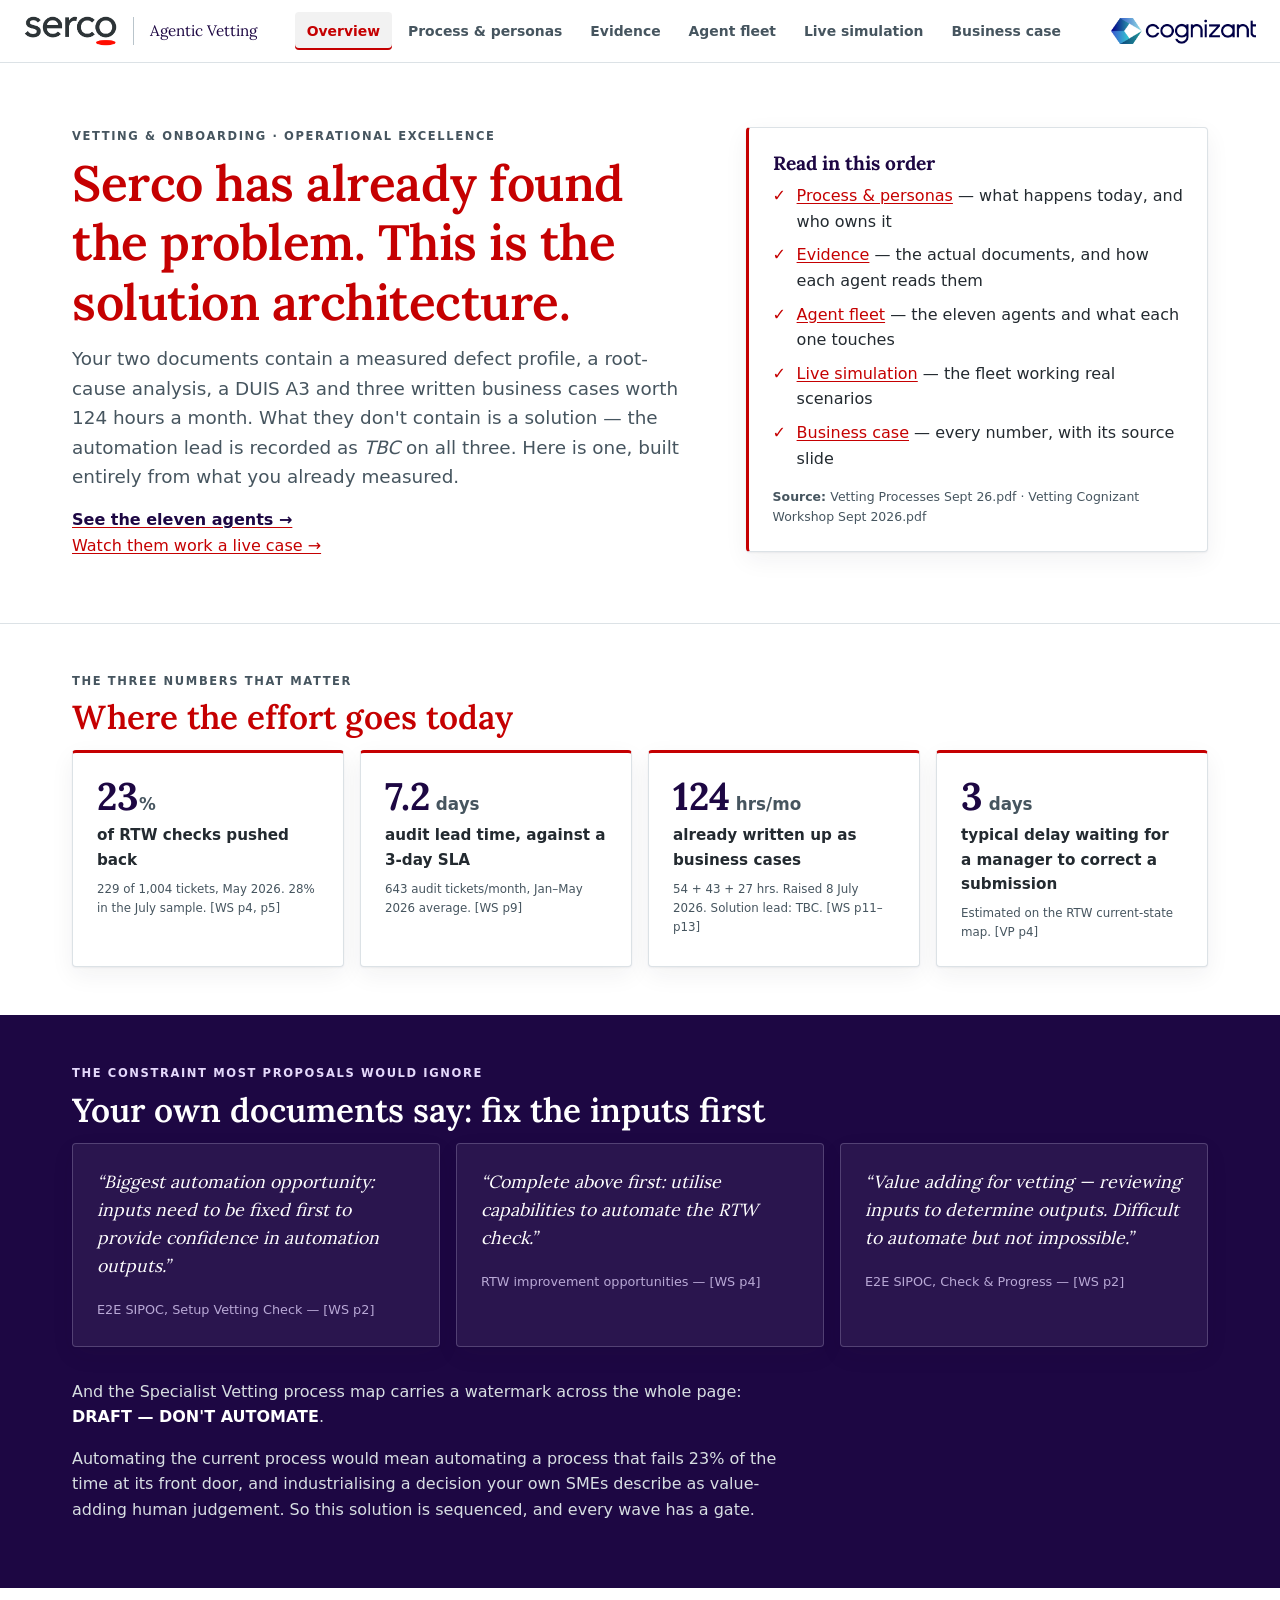
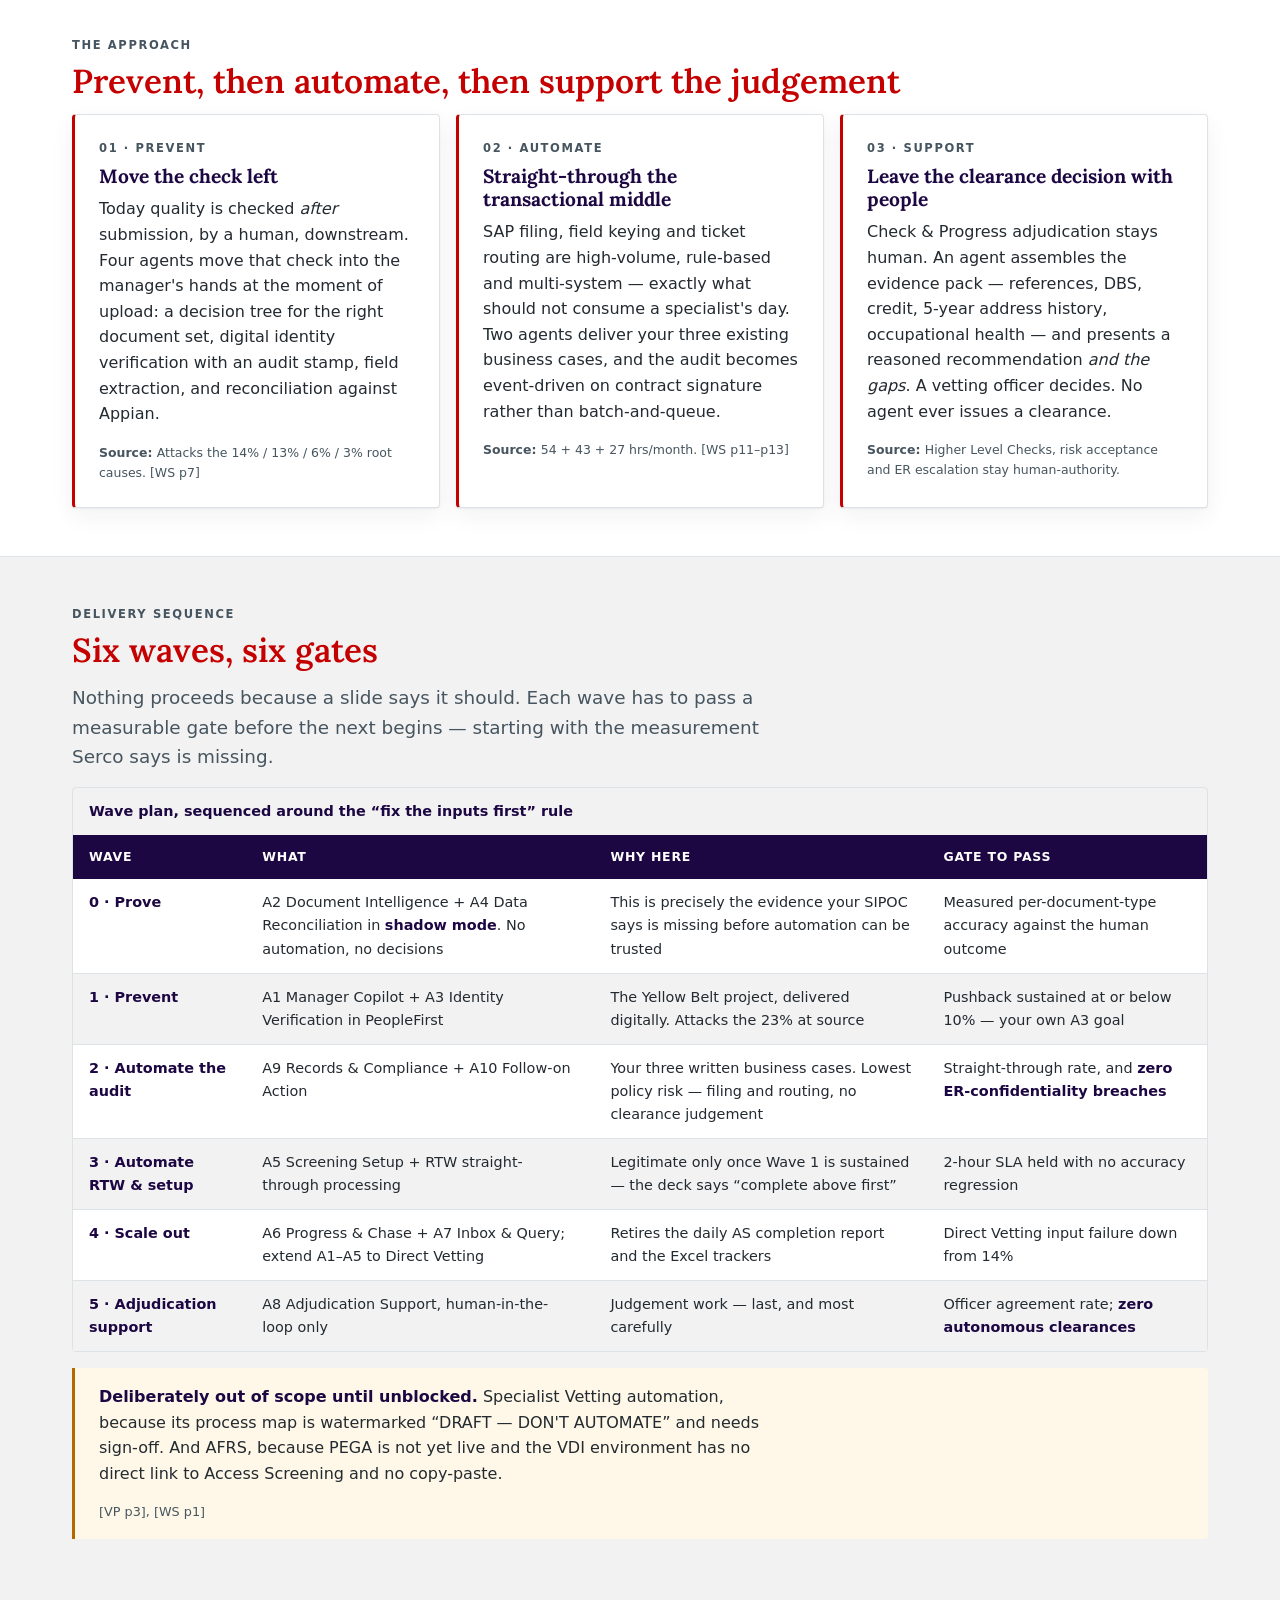
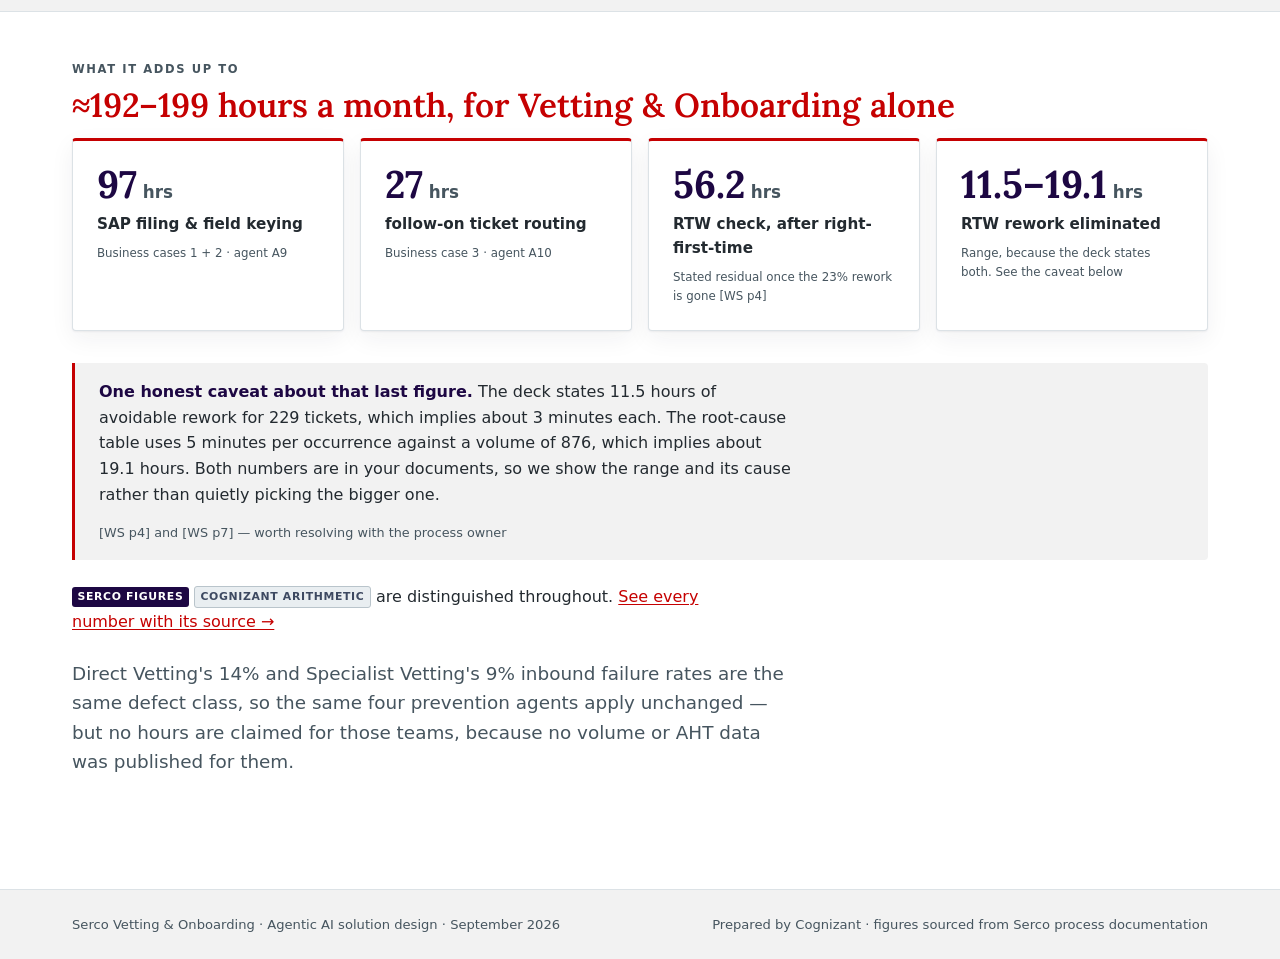
==== index.html @ a26c0200 "Initial commit — Serco Agentic Vetting Demonstrator Six-tab site built from Serco's own process maps" ====
<!DOCTYPE html>
<html lang="en-GB">
<head>
<meta charset="utf-8">
<meta name="viewport" content="width=device-width, initial-scale=1">
<title>The case for agentic vetting — Serco Vetting &amp; Onboarding</title>
<meta name="description" content="An agentic AI solution for Serco's vetting and onboarding process, built from Serco's own process maps, defect analysis and business cases.">
<link rel="stylesheet" href="assets/css/serco.css">
<link rel="stylesheet" href="assets/css/pages.css">
<link rel="stylesheet" href="assets/css/a11y.css">
</head>
<body>
<a class="skip" href="#main">Skip to content</a>

<header class="site-header">
  <div class="brand-serco">
    <img src="assets/img/serco-logo.png" alt="Serco">
    <span class="divider" aria-hidden="true"></span>
    <span class="context">Agentic Vetting</span>
  </div>
  <nav class="site-nav" aria-label="Main">
    <a href="index.html" aria-current="page">Overview</a>
    <a href="process.html">Process &amp; personas</a>
    <a href="evidence.html">Evidence</a>
    <a href="agents.html">Agent fleet</a>
    <a href="simulation.html">Live simulation</a>
    <a href="business-case.html">Business case</a>
  </nav>
  <div class="brand-cognizant"><img src="assets/img/Cognizantlogo.png" alt="Cognizant"></div>
</header>

<main id="main">

  <section class="hero">
    <div class="wrap hero-grid">
      <div>
        <p class="eyebrow">Vetting &amp; Onboarding · Operational Excellence</p>
        <h1>Serco has already found the problem. This is the solution architecture.</h1>
        <p class="lede">
          Your two documents contain a measured defect profile, a root-cause analysis,
          a DUIS A3 and three written business cases worth 124 hours a month. What they
          don't contain is a solution — the automation lead is recorded as
          <em>TBC</em> on all three. Here is one, built entirely from what you already
          measured.
        </p>
        <p>
          <a href="agents.html"><strong>See the eleven agents &rarr;</strong></a><br>
          <a href="simulation.html">Watch them work a live case &rarr;</a>
        </p>
      </div>
      <div class="card card--accent">
        <h3>Read in this order</h3>
        <ul class="tick">
          <li><a href="process.html">Process &amp; personas</a> — what happens today, and who owns it</li>
          <li><a href="evidence.html">Evidence</a> — the actual documents, and how each agent reads them</li>
          <li><a href="agents.html">Agent fleet</a> — the eleven agents and what each one touches</li>
          <li><a href="simulation.html">Live simulation</a> — the fleet working real scenarios</li>
          <li><a href="business-case.html">Business case</a> — every number, with its source slide</li>
        </ul>
        <p class="src-note">Vetting Processes Sept 26.pdf · Vetting Cognizant Workshop Sept 2026.pdf</p>
      </div>
    </div>
  </section>

  <section class="band">
    <div class="wrap">
      <p class="eyebrow">The three numbers that matter</p>
      <h2>Where the effort goes today</h2>
      <div class="stats">
        <div class="stat">
          <span class="n">23<span class="unit">%</span></span>
          <span class="k">of RTW checks pushed back</span>
          <span class="src">229 of 1,004 tickets, May 2026. 28% in the July sample. [WS p4, p5]</span>
        </div>
        <div class="stat">
          <span class="n">7.2<span class="unit"> days</span></span>
          <span class="k">audit lead time, against a 3-day SLA</span>
          <span class="src">643 audit tickets/month, Jan–May 2026 average. [WS p9]</span>
        </div>
        <div class="stat">
          <span class="n">124<span class="unit"> hrs/mo</span></span>
          <span class="k">already written up as business cases</span>
          <span class="src">54 + 43 + 27 hrs. Raised 8 July 2026. Solution lead: TBC. [WS p11–p13]</span>
        </div>
        <div class="stat">
          <span class="n">3<span class="unit"> days</span></span>
          <span class="k">typical delay waiting for a manager to correct a submission</span>
          <span class="src">Estimated on the RTW current-state map. [VP p4]</span>
        </div>
      </div>
    </div>
  </section>

  <section class="band band--deep">
    <div class="wrap">
      <p class="eyebrow">The constraint most proposals would ignore</p>
      <h2>Your own documents say: fix the inputs first</h2>
      <div class="cards">
        <div class="card" style="background:rgba(255,255,255,.06);border-color:rgba(228,216,251,.22)">
          <p class="quote-serco" style="color:#fff">
            “Biggest automation opportunity: inputs need to be fixed first to provide
            confidence in automation outputs.”
          </p>
          <cite style="color:#B9A9D6;font-style:normal;font-size:.8rem">E2E SIPOC, Setup Vetting Check — [WS p2]</cite>
        </div>
        <div class="card" style="background:rgba(255,255,255,.06);border-color:rgba(228,216,251,.22)">
          <p class="quote-serco" style="color:#fff">
            “Complete above first: utilise capabilities to automate the RTW check.”
          </p>
          <cite style="color:#B9A9D6;font-style:normal;font-size:.8rem">RTW improvement opportunities — [WS p4]</cite>
        </div>
        <div class="card" style="background:rgba(255,255,255,.06);border-color:rgba(228,216,251,.22)">
          <p class="quote-serco" style="color:#fff">
            “Value adding for vetting — reviewing inputs to determine outputs.
            Difficult to automate but not impossible.”
          </p>
          <cite style="color:#B9A9D6;font-style:normal;font-size:.8rem">E2E SIPOC, Check &amp; Progress — [WS p2]</cite>
        </div>
      </div>
      <p style="margin-top:2rem;max-width:70ch">
        And the Specialist Vetting process map carries a watermark across the whole
        page: <strong style="color:#fff">DRAFT — DON'T AUTOMATE</strong>.
      </p>
      <p style="max-width:70ch">
        Automating the current process would mean automating a process that fails
        23% of the time at its front door, and industrialising a decision your own
        SMEs describe as value-adding human judgement. So this solution is
        sequenced, and every wave has a gate.
      </p>
    </div>
  </section>

  <section class="band">
    <div class="wrap">
      <p class="eyebrow">The approach</p>
      <h2>Prevent, then automate, then support the judgement</h2>
      <div class="cards">
        <div class="card card--accent">
          <p class="eyebrow">01 · Prevent</p>
          <h3>Move the check left</h3>
          <p>
            Today quality is checked <em>after</em> submission, by a human,
            downstream. Four agents move that check into the manager's hands at the
            moment of upload: a decision tree for the right document set, digital
            identity verification with an audit stamp, field extraction, and
            reconciliation against Appian.
          </p>
          <p class="src-note">Attacks the 14% / 13% / 6% / 3% root causes. [WS p7]</p>
        </div>
        <div class="card card--accent">
          <p class="eyebrow">02 · Automate</p>
          <h3>Straight-through the transactional middle</h3>
          <p>
            SAP filing, field keying and ticket routing are high-volume,
            rule-based and multi-system — exactly what should not consume a
            specialist's day. Two agents deliver your three existing business
            cases, and the audit becomes event-driven on contract signature rather
            than batch-and-queue.
          </p>
          <p class="src-note">54 + 43 + 27 hrs/month. [WS p11–p13]</p>
        </div>
        <div class="card card--accent">
          <p class="eyebrow">03 · Support</p>
          <h3>Leave the clearance decision with people</h3>
          <p>
            Check &amp; Progress adjudication stays human. An agent assembles the
            evidence pack — references, DBS, credit, 5-year address history,
            occupational health — and presents a reasoned recommendation
            <em>and the gaps</em>. A vetting officer decides. No agent ever issues a
            clearance.
          </p>
          <p class="src-note">Higher Level Checks, risk acceptance and ER escalation stay human-authority.</p>
        </div>
      </div>
    </div>
  </section>

  <section class="band band--tint">
    <div class="wrap">
      <p class="eyebrow">Delivery sequence</p>
      <h2>Six waves, six gates</h2>
      <p class="lede">
        Nothing proceeds because a slide says it should. Each wave has to pass a
        measurable gate before the next begins — starting with the measurement
        Serco says is missing.
      </p>
      <div class="table-scroll">
        <table class="data">
          <caption>Wave plan, sequenced around the “fix the inputs first” rule</caption>
          <thead>
            <tr><th>Wave</th><th>What</th><th>Why here</th><th>Gate to pass</th></tr>
          </thead>
          <tbody>
            <tr>
              <td><strong>0 · Prove</strong></td>
              <td>A2 Document Intelligence + A4 Data Reconciliation in <strong>shadow mode</strong>. No automation, no decisions</td>
              <td>This is precisely the evidence your SIPOC says is missing before automation can be trusted</td>
              <td>Measured per-document-type accuracy against the human outcome</td>
            </tr>
            <tr>
              <td><strong>1 · Prevent</strong></td>
              <td>A1 Manager Copilot + A3 Identity Verification in PeopleFirst</td>
              <td>The Yellow Belt project, delivered digitally. Attacks the 23% at source</td>
              <td>Pushback sustained at or below 10% — your own A3 goal</td>
            </tr>
            <tr>
              <td><strong>2 · Automate the audit</strong></td>
              <td>A9 Records &amp; Compliance + A10 Follow-on Action</td>
              <td>Your three written business cases. Lowest policy risk — filing and routing, no clearance judgement</td>
              <td>Straight-through rate, and <strong>zero ER-confidentiality breaches</strong></td>
            </tr>
            <tr>
              <td><strong>3 · Automate RTW &amp; setup</strong></td>
              <td>A5 Screening Setup + RTW straight-through processing</td>
              <td>Legitimate only once Wave 1 is sustained — the deck says “complete above first”</td>
              <td>2-hour SLA held with no accuracy regression</td>
            </tr>
            <tr>
              <td><strong>4 · Scale out</strong></td>
              <td>A6 Progress &amp; Chase + A7 Inbox &amp; Query; extend A1–A5 to Direct Vetting</td>
              <td>Retires the daily AS completion report and the Excel trackers</td>
              <td>Direct Vetting input failure down from 14%</td>
            </tr>
            <tr>
              <td><strong>5 · Adjudication support</strong></td>
              <td>A8 Adjudication Support, human-in-the-loop only</td>
              <td>Judgement work — last, and most carefully</td>
              <td>Officer agreement rate; <strong>zero autonomous clearances</strong></td>
            </tr>
          </tbody>
        </table>
      </div>
      <div class="callout callout--warn">
        <p>
          <strong>Deliberately out of scope until unblocked.</strong>
          Specialist Vetting automation, because its process map is watermarked
          “DRAFT — DON'T AUTOMATE” and needs sign-off. And AFRS, because PEGA is not
          yet live and the VDI environment has no direct link to Access Screening and
          no copy-paste.
        </p>
        <cite>[VP p3], [WS p1]</cite>
      </div>
    </div>
  </section>

  <section class="band">
    <div class="wrap">
      <p class="eyebrow">What it adds up to</p>
      <h2>≈192–199 hours a month, for Vetting &amp; Onboarding alone</h2>
      <div class="stats">
        <div class="stat"><span class="n">97<span class="unit"> hrs</span></span><span class="k">SAP filing &amp; field keying</span><span class="src">Business cases 1 + 2 · agent A9</span></div>
        <div class="stat"><span class="n">27<span class="unit"> hrs</span></span><span class="k">follow-on ticket routing</span><span class="src">Business case 3 · agent A10</span></div>
        <div class="stat"><span class="n">56.2<span class="unit"> hrs</span></span><span class="k">RTW check, after right-first-time</span><span class="src">Stated residual once the 23% rework is gone [WS p4]</span></div>
        <div class="stat"><span class="n">11.5–19.1<span class="unit"> hrs</span></span><span class="k">RTW rework eliminated</span><span class="src">Range, because the deck states both. See the caveat below</span></div>
      </div>
      <div class="callout" style="margin-top:2rem">
        <p>
          <strong>One honest caveat about that last figure.</strong>
          The deck states 11.5 hours of avoidable rework for 229 tickets, which implies
          about 3 minutes each. The root-cause table uses 5 minutes per occurrence
          against a volume of 876, which implies about 19.1 hours. Both numbers are in
          your documents, so we show the range and its cause rather than quietly
          picking the bigger one.
        </p>
        <cite>[WS p4] and [WS p7] — worth resolving with the process owner</cite>
      </div>
      <p>
        <span class="badge-serco">Serco figures</span>
        <span class="badge-ours">Cognizant arithmetic</span>
        are distinguished throughout.
        <a href="business-case.html">See every number with its source &rarr;</a>
      </p>
      <p class="lede" style="margin-top:1.5rem">
        Direct Vetting's 14% and Specialist Vetting's 9% inbound failure rates are the
        same defect class, so the same four prevention agents apply unchanged — but no
        hours are claimed for those teams, because no volume or AHT data was published
        for them.
      </p>
    </div>
  </section>

</main>

<footer class="site-footer">
  <div class="wrap">
    <span>Serco Vetting &amp; Onboarding · Agentic AI solution design · September 2026</span>
    <span>Prepared by Cognizant · figures sourced from Serco process documentation</span>
  </div>
</footer>

</body>
</html>
---- assets/css/serco.css ----
/* ==========================================================================
   Serco Agentic Vetting — design system
   Palette extracted from Serco's own PowerPoint master
   (Vetting Cognizant Workshop Sept 2026.pdf) and the supplied logo PNG.
   serco.com/brand-guidelines/primary-colours returns 403 to automated fetches.

   Contrast audit (computed, WCAG 2.1 ratios against #FFFFFF):
     #232A30 body        14.3:1  AAA
     #46555F secondary    7.5:1  AAA
     #C50001 headings     6.2:1  AA normal / AAA large   -> safe for text
     #EB2D2E accent       4.2:1  FAILS AA normal         -> graphics + large only
     #1D0743 on white    18.0:1  AAA (and white on it)
     #D7DEE2 on #1D0743  13.2:1  AAA
   ========================================================================== */

/* ---------- vendored fonts (offline; Google Fonts is unreachable) ---------- */
@font-face {
  font-family: 'Lora';
  src: url('../fonts/lora-latin-400-normal.woff2') format('woff2');
  font-weight: 400; font-style: normal; font-display: swap;
}
@font-face {
  font-family: 'Lora';
  src: url('../fonts/lora-latin-600-normal.woff2') format('woff2');
  font-weight: 600; font-style: normal; font-display: swap;
}
@font-face {
  font-family: 'Lora';
  src: url('../fonts/lora-latin-700-normal.woff2') format('woff2');
  font-weight: 700; font-style: normal; font-display: swap;
}

:root {
  /* brand */
  --red:        #C50001;
  --red-bright: #EB2D2E;   /* graphics and large text only — 4.2:1 */
  --purple:     #1D0743;
  --purple-lo:  #120428;
  --slate:      #232A30;
  --steel:      #46555F;
  --steel-2:    #3D4961;
  --mist:       #D7DEE2;
  --lilac:      #E4D8FB;
  --offwhite:   #F2F2F2;
  --charcoal:   #2D3437;
  --white:      #FFFFFF;

  /* semantic */
  --ink:        var(--slate);
  --ink-2:      var(--steel);
  --rule:       #DCE2E6;
  --rule-strong:#B9C4CB;
  --surface:    var(--white);
  --surface-2:  var(--offwhite);
  --surface-3:  #E9EEF1;

  /* type */
  --display: 'Lora', Georgia, 'Times New Roman', serif;
  --ui: 'Avenir Next LT Pro', 'Avenir Next', Avenir, 'Segoe UI', system-ui,
        -apple-system, 'Helvetica Neue', Arial, sans-serif;
  --mono: ui-monospace, SFMono-Regular, 'SF Mono', Menlo, Consolas, monospace;

  /* scale */
  --sp-1: .25rem; --sp-2: .5rem;  --sp-3: .75rem; --sp-4: 1rem;
  --sp-5: 1.5rem; --sp-6: 2rem;   --sp-7: 3rem;   --sp-8: 4rem;
  --maxw: 74rem;
  --radius: 4px;
  --shadow: 0 1px 2px rgba(35,42,48,.06), 0 8px 24px rgba(35,42,48,.06);
  --shadow-lift: 0 2px 4px rgba(35,42,48,.08), 0 16px 40px rgba(35,42,48,.10);
}

*, *::before, *::after { box-sizing: border-box; }

html { -webkit-text-size-adjust: 100%; scroll-behavior: smooth; }

body {
  margin: 0;
  font-family: var(--ui);
  font-size: 16px;
  line-height: 1.6;
  color: var(--ink);
  background: var(--surface);
  -webkit-font-smoothing: antialiased;
}

h1, h2, h3, h4 { font-family: var(--display); font-weight: 600; line-height: 1.2; margin: 0 0 var(--sp-3); }
h1 { font-size: clamp(2rem, 4.4vw, 3.1rem); color: var(--red); letter-spacing: -.01em; }
h2 { font-size: clamp(1.5rem, 2.6vw, 2.1rem); color: var(--red); }
h3 { font-size: 1.2rem; color: var(--purple); font-weight: 700; }
h4 { font-size: 1rem; font-family: var(--ui); font-weight: 700; color: var(--purple); }
p  { margin: 0 0 var(--sp-4); max-width: 68ch; }
a  { color: var(--red); text-underline-offset: 2px; }
a:hover { color: var(--red-bright); }
strong { font-weight: 700; color: var(--purple); }
small { font-size: .82rem; color: var(--ink-2); }
code { font-family: var(--mono); font-size: .88em; background: var(--surface-2);
       padding: .1em .35em; border-radius: 3px; color: var(--purple); }

:focus-visible { outline: 3px solid var(--red-bright); outline-offset: 2px; }

.wrap { max-width: var(--maxw); margin: 0 auto; padding: 0 var(--sp-5); }
.lede { font-size: 1.15rem; color: var(--ink-2); max-width: 62ch; }
.eyebrow {
  font-size: .72rem; font-weight: 700; letter-spacing: .14em; text-transform: uppercase;
  color: var(--steel); margin: 0 0 var(--sp-2);
}
.center { text-align: center; }
.mono { font-family: var(--mono); font-size: .86rem; }

/* ---------- header: Serco left · nav centre · Cognizant right ----------
   Headers are deliberately LIGHT on every page, including the simulation.
   The supplied Serco lockup sits on an opaque white field and we have no
   reversed variant, so a dark header would force us to recolour a client
   mark. Only the 3D canvas goes dark.                                     */
.site-header {
  position: sticky; top: 0; z-index: 50;
  display: flex; align-items: center; gap: var(--sp-5);
  padding: var(--sp-3) var(--sp-5);
  background: rgba(255,255,255,.94);
  backdrop-filter: saturate(160%) blur(8px);
  border-bottom: 1px solid var(--rule);
}
.brand-serco { display: flex; align-items: center; flex: 0 0 auto; }
.brand-serco img { height: 30px; width: auto; display: block; }
.brand-serco .divider {
  width: 1px; height: 28px; background: var(--rule-strong); margin: 0 var(--sp-4);
}
.brand-serco .context {
  font-family: var(--display); font-size: .95rem; color: var(--purple); white-space: nowrap;
}
.site-nav { flex: 1 1 auto; display: flex; gap: var(--sp-1); justify-content: center; flex-wrap: wrap; }
.site-nav a {
  font-size: .87rem; font-weight: 600; color: var(--steel); text-decoration: none;
  padding: var(--sp-2) var(--sp-3); border-radius: var(--radius); white-space: nowrap;
}
.site-nav a:hover { background: var(--surface-2); color: var(--purple); }
.site-nav a[aria-current="page"] {
  color: var(--red); background: var(--surface-2); box-shadow: inset 0 -2px 0 var(--red);
}
/* Cognizant: secondary mark, header top-right, and nowhere else on the page. */
.brand-cognizant { flex: 0 0 auto; display: flex; align-items: center; }
.brand-cognizant img { height: 26px; width: auto; display: block; }

@media (max-width: 860px) {
  .site-header { flex-wrap: wrap; gap: var(--sp-3); }
  .site-nav { order: 3; flex-basis: 100%; justify-content: flex-start; }
  .brand-serco .context, .brand-serco .divider { display: none; }
}

/* ---------- hero ---------- */
.hero { padding: var(--sp-8) 0 var(--sp-7); border-bottom: 1px solid var(--rule); }
.hero h1 { max-width: 30ch; }
.hero-grid { display: grid; grid-template-columns: 1.15fr .85fr; gap: var(--sp-7); align-items: start; }
@media (max-width: 900px) { .hero-grid { grid-template-columns: 1fr; } }

/* ---------- section bands ---------- */
.band { padding: var(--sp-7) 0; }
.band--tint { background: var(--surface-2); border-block: 1px solid var(--rule); }
.band--deep {
  background: var(--purple); color: var(--mist);
  border-block: 1px solid var(--purple);
}
.band--deep h2 { color: var(--white); }
.band--deep h3, .band--deep h4 { color: var(--lilac); }
.band--deep strong { color: var(--white); }
.band--deep a { color: var(--lilac); }
.band--deep .lede, .band--deep small { color: #BFC8D6; }
.band--deep .eyebrow { color: var(--lilac); }

/* ---------- stat tiles ---------- */
.stats { display: grid; gap: var(--sp-4); grid-template-columns: repeat(auto-fit, minmax(13rem, 1fr)); }
.stat {
  background: var(--surface); border: 1px solid var(--rule);
  border-top: 3px solid var(--red); border-radius: var(--radius);
  padding: var(--sp-5); box-shadow: var(--shadow);
}
.stat .n {
  font-family: var(--display); font-weight: 700; font-size: 2.4rem;
  line-height: 1; color: var(--purple); display: block; margin-bottom: var(--sp-2);
}
.stat .n .unit { font-size: 1.05rem; color: var(--steel); font-family: var(--ui); font-weight: 600; }
.stat .k { font-weight: 700; color: var(--ink); display: block; font-size: .95rem; }
.stat .src { display: block; margin-top: var(--sp-2); font-size: .74rem; color: var(--steel); }
.band--deep .stat { background: rgba(255,255,255,.05); border-color: rgba(228,216,251,.22); }
.band--deep .stat .n { color: var(--white); }
.band--deep .stat .n .unit, .band--deep .stat .src { color: #B9A9D6; }
.band--deep .stat .k { color: var(--mist); }

/* ---------- cards ---------- */
.cards { display: grid; gap: var(--sp-4); grid-template-columns: repeat(auto-fit, minmax(17rem, 1fr)); }
.card {
  background: var(--surface); border: 1px solid var(--rule); border-radius: var(--radius);
  padding: var(--sp-5); box-shadow: var(--shadow);
}
.card h3 { margin-bottom: var(--sp-2); }
.card > :last-child { margin-bottom: 0; }
.card--accent { border-left: 3px solid var(--red); }

/* ---------- chips ---------- */
.chips { display: flex; flex-wrap: wrap; gap: var(--sp-1); list-style: none; margin: 0 0 var(--sp-3); padding: 0; }
.chip {
  font-size: .72rem; font-weight: 700; letter-spacing: .02em;
  padding: .2em .6em; border-radius: 999px;
  background: var(--surface-3); color: var(--steel-2); border: 1px solid var(--rule);
  white-space: nowrap;
}
.chip--sys { background: var(--lilac); color: #40206E; border-color: #CDBDF0; }
.chip--save { background: #FFE9E9; color: #8E0B0C; border-color: #F5C7C7; }
.chip--wave { background: var(--purple); color: var(--white); border-color: var(--purple); }
.chip--human { background: #FFF4D6; color: #6B4D00; border-color: #EBD79A; }

/* ---------- tables ---------- */
.table-scroll { overflow-x: auto; margin: 0 0 var(--sp-4); border: 1px solid var(--rule); border-radius: var(--radius); }
table.data { width: 100%; border-collapse: collapse; font-size: .9rem; background: var(--surface); }
table.data caption { text-align: left; padding: var(--sp-3) var(--sp-4); font-weight: 700; color: var(--purple); }
table.data th, table.data td { padding: var(--sp-3) var(--sp-4); text-align: left; vertical-align: top; border-bottom: 1px solid var(--rule); }
table.data thead th { background: var(--purple); color: var(--white); font-size: .78rem; letter-spacing: .06em; text-transform: uppercase; border-bottom: none; }
table.data tbody tr:nth-child(even) { background: var(--surface-2); }
table.data tbody tr:last-child td { border-bottom: none; }
table.data td.num, table.data th.num { text-align: right; font-variant-numeric: tabular-nums; }
table.data tr.total td { font-weight: 700; color: var(--purple); background: var(--surface-3); }

/* ---------- callouts ---------- */
.callout {
  border-left: 3px solid var(--red); background: var(--surface-2);
  padding: var(--sp-4) var(--sp-5); border-radius: 0 var(--radius) var(--radius) 0;
  margin: 0 0 var(--sp-5);
}
.callout > :last-child { margin-bottom: 0; }
.callout--warn { border-left-color: #B26A00; background: #FFF8E8; }
.callout--draft { border-left-color: var(--red); background: #FFF0F0; }
.callout cite { display: block; margin-top: var(--sp-2); font-size: .8rem; font-style: normal; color: var(--steel); }
.quote-serco { font-family: var(--display); font-size: 1.1rem; color: var(--purple); font-style: italic; }

/* ---------- source footnotes ---------- */
.src-note { font-size: .78rem; color: var(--steel); }
.src-note::before { content: "Source: "; font-weight: 700; }
.badge-serco, .badge-ours {
  display: inline-block; font-size: .68rem; font-weight: 700; letter-spacing: .06em;
  text-transform: uppercase; padding: .15em .5em; border-radius: 3px; vertical-align: middle;
}
.badge-serco { background: var(--purple); color: var(--white); }
.badge-ours  { background: var(--surface-3); color: var(--steel-2); border: 1px solid var(--rule-strong); }

/* ---------- lists ---------- */
ul.tick, ul.plain { list-style: none; padding: 0; margin: 0 0 var(--sp-4); }
ul.tick li { position: relative; padding-left: 1.5rem; margin-bottom: var(--sp-2); }
ul.tick li::before {
  content: "\2713"; position: absolute; left: 0; top: 0;
  color: var(--red); font-weight: 700;
}
ul.plain li { margin-bottom: var(--sp-2); }

/* ---------- footer ---------- */
.site-footer {
  border-top: 1px solid var(--rule); background: var(--surface-2);
  padding: var(--sp-5); margin-top: var(--sp-7);
  font-size: .82rem; color: var(--steel);
}
.site-footer .wrap { display: flex; justify-content: space-between; gap: var(--sp-4); flex-wrap: wrap; }
/* No Cognizant mark in the footer — header top-right only, by instruction. */

/* ---------- skip link ---------- */
.skip {
  position: absolute; left: -9999px; top: 0; z-index: 100;
  background: var(--purple); color: var(--white); padding: var(--sp-3) var(--sp-4);
}
.skip:focus { left: var(--sp-3); top: var(--sp-3); }

/* ---------- print ---------- */
@media print {
  .site-header, .site-nav, .skip { position: static; }
  .band--deep { background: #fff; color: #000; }
  .band--deep h2, .band--deep h3 { color: #000; }
}
---- assets/css/pages.css ----
/* ==========================================================================
   Page-specific components: agent fleet grid, process maps, charts, sim HUD
   ========================================================================== */

/* ============================ AGENT FLEET ================================
   Grid echoes the reference image: satellites surrounding a central
   orchestrator, with the assurance plane as a substrate band beneath.

       A1  A2  A3  A4
       A5  [ ORCHESTRATOR ]  A6
       A7  A8  A9  A10
       [ ===== assurance & audit plane ===== ]
   ======================================================================== */
.fleet {
  display: grid;
  grid-template-columns: repeat(4, 1fr);
  gap: var(--sp-3);
  margin: 0 0 var(--sp-4);
  position: relative;
}
.fleet-orch { grid-column: 2 / span 2; }

.agent-box {
  position: relative;
  display: flex; flex-direction: column;
  background: var(--surface);
  border: 1px solid var(--rule-strong);
  border-top: 3px solid var(--steel);
  border-radius: var(--radius);
  padding: var(--sp-4);
  box-shadow: var(--shadow);
  transition: box-shadow .18s ease, transform .18s ease, border-color .18s ease;
  text-align: left; font: inherit; color: inherit;
  cursor: pointer; width: 100%;
}
.agent-box:hover, .agent-box:focus-visible {
  box-shadow: var(--shadow-lift); transform: translateY(-2px); border-top-color: var(--red);
}
.agent-box[aria-expanded="true"] { border-top-color: var(--red); background: #FFFDFD; }

.agent-box .agent-id {
  font-family: var(--mono); font-size: .72rem; font-weight: 700;
  color: var(--white); background: var(--steel-2);
  padding: .1em .45em; border-radius: 3px; align-self: flex-start;
  margin-bottom: var(--sp-2); letter-spacing: .04em;
}
.agent-box .agent-name {
  font-family: var(--display); font-weight: 700; font-size: 1.02rem;
  color: var(--purple); line-height: 1.25; margin-bottom: var(--sp-2);
}
.agent-box .agent-job { font-size: .84rem; color: var(--ink-2); margin-bottom: var(--sp-3); flex: 1 1 auto; }
.agent-box .agent-foot { margin-top: auto; }

/* orchestrator gets the emphasis the centre of the reference image has */
.agent-box--orch {
  border-top-color: var(--red);
  background: linear-gradient(180deg, #FFF6F6 0%, var(--surface) 55%);
}
.agent-box--orch .agent-id { background: var(--red); }
.agent-box--orch .agent-name { font-size: 1.25rem; }

/* the assurance substrate — deliberately not styled as a peer pod */
.assurance-plane {
  background: var(--purple); color: var(--mist);
  border-radius: var(--radius); padding: var(--sp-5);
  border: 1px solid var(--purple);
  background-image:
    linear-gradient(rgba(228,216,251,.055) 1px, transparent 1px),
    linear-gradient(90deg, rgba(228,216,251,.055) 1px, transparent 1px);
  background-size: 22px 22px, 22px 22px;
}
.assurance-plane h3 { color: var(--lilac); margin-bottom: var(--sp-2); }
.assurance-plane .chip { background: rgba(228,216,251,.13); color: var(--lilac); border-color: rgba(228,216,251,.3); }

/* ---------------------------------------------------------- detail popup
   Opens AT THE CURSOR rather than expanding below the grid, which used to push
   the boxes around and lose the reader's place. position:fixed so it is
   positioned in viewport coordinates, matching the pointer event. */
.agent-pop {
  position: fixed; z-index: 80;
  width: min(30rem, calc(100vw - 20px));
  max-height: min(30rem, calc(100vh - 20px));
  overflow-y: auto;
  background: var(--surface);
  border: 1px solid var(--rule-strong);
  border-left: 3px solid var(--red);
  border-radius: 0 var(--radius) var(--radius) 0;
  padding: var(--sp-4) var(--sp-5);
  box-shadow: 0 4px 10px rgba(35,42,48,.14), 0 24px 60px rgba(35,42,48,.22);
}
.agent-pop[hidden] { display: none; }
.agent-pop:focus { outline: none; }
.agent-pop:focus-visible { outline: 3px solid var(--red-bright); outline-offset: 2px; }
.agent-pop-close {
  float: right; margin: -.25rem -.5rem 0 var(--sp-3);
  background: none; border: 0; cursor: pointer;
  font-size: 1.35rem; line-height: 1; color: var(--steel);
  padding: 0 .2rem;
}
.agent-pop-close:hover { color: var(--red); }
.agent-pop-title {
  font-family: var(--display); font-size: 1.05rem; color: var(--purple);
  margin: 0 0 var(--sp-3); padding-right: 1.5rem;
}
.agent-pop-body dl { display: grid; grid-template-columns: 8.5rem 1fr; gap: var(--sp-2) var(--sp-3); margin: 0; }
.agent-pop-body dt {
  font-weight: 700; color: var(--steel-2); font-size: .7rem;
  text-transform: uppercase; letter-spacing: .05em;
}
.agent-pop-body dd { margin: 0; font-size: .86rem; color: var(--ink); }
@media (max-width: 620px) {
  .agent-pop-body dl { grid-template-columns: 1fr; gap: .1rem 0; }
  .agent-pop-body dt { margin-top: .5rem; }
}

@media (max-width: 1000px) {
  .fleet { grid-template-columns: repeat(2, 1fr); }
  .fleet-orch { grid-column: 1 / span 2; order: -1; }
}
@media (max-width: 560px) {
  .fleet { grid-template-columns: 1fr; }
  .fleet-orch { grid-column: 1; }
}

/* wave overlay toggle */
.fleet[data-waves="on"] .agent-box::after {
  content: attr(data-wave-label);
  position: absolute; top: var(--sp-2); right: var(--sp-2);
  font-size: .68rem; font-weight: 700; letter-spacing: .05em;
  background: var(--purple); color: var(--white);
  padding: .15em .5em; border-radius: 3px;
}

/* ============================ PROCESS MAPS ============================== */
.map-frame {
  border: 1px solid var(--rule-strong); border-radius: var(--radius);
  background: var(--surface); margin: 0 0 var(--sp-5); overflow: hidden;
}
.map-frame > figcaption {
  padding: var(--sp-3) var(--sp-4); background: var(--purple); color: var(--white);
  font-weight: 700; font-size: .9rem;
  display: flex; justify-content: space-between; align-items: center; gap: var(--sp-3); flex-wrap: wrap;
}
.map-frame > figcaption .tag {
  font-size: .68rem; letter-spacing: .06em; text-transform: uppercase;
  background: rgba(255,255,255,.16); padding: .2em .55em; border-radius: 3px;
}
.map-frame > figcaption .tag--draft { background: var(--red); }
.map-src {
  margin: 0; padding: var(--sp-4); overflow-x: auto;
  font-family: var(--mono); font-size: .76rem; line-height: 1.55;
  color: var(--slate); background: var(--surface-2);
  border-top: 1px solid var(--rule); max-height: 30rem;
}
.map-src .k  { color: var(--red); font-weight: 700; }   /* keyword */
.map-src .id { color: var(--steel-2); }                  /* identifier */
.map-src .s  { color: #1F6B3A; }                         /* string label */
.map-src .f  { color: var(--purple); font-weight: 700; } /* flow operator */
.map-src .c  { color: #7A8790; }                         /* accTitle/accDescr */
.map-validation {
  padding: var(--sp-2) var(--sp-4); font-size: .78rem; color: var(--steel);
  background: var(--surface-3); border-top: 1px solid var(--rule);
  font-family: var(--mono);
}
.map-validation .pass { color: #1F6B3A; font-weight: 700; }
.map-validation .warn { color: #8A5A00; font-weight: 700; }

/* ============================== CHARTS ================================== */
.chart { margin: 0 0 var(--sp-6); }
.chart figcaption { font-weight: 700; color: var(--purple); margin-bottom: var(--sp-3); font-size: .95rem; }
.chart svg { display: block; width: 100%; height: auto; overflow: visible; }
.chart .axis line, .chart .axis path { stroke: var(--rule-strong); stroke-width: 1; }
.chart .grid line { stroke: var(--rule); stroke-width: 1; }
.chart text { font-family: var(--ui); font-size: 11px; fill: var(--steel); }
.chart .val { font-weight: 700; fill: var(--purple); font-variant-numeric: tabular-nums; }
.chart .lbl { fill: var(--ink); }
.chart .target { stroke: var(--purple); stroke-width: 2; stroke-dasharray: 6 4; fill: none; }
.chart-legend { display: flex; gap: var(--sp-4); flex-wrap: wrap; margin-top: var(--sp-3); font-size: .82rem; }
.chart-legend span { display: inline-flex; align-items: center; gap: var(--sp-2); }
.legend-swatch { width: 1rem; height: 1rem; border-radius: 2px; display: inline-block; border: 1px solid rgba(0,0,0,.14); }

/* ========================== SIMULATION PAGE ============================= */
.sim-stage {
  position: relative;
  background: var(--purple-lo);
  border: 1px solid var(--rule-strong);
  border-radius: var(--radius);
  overflow: hidden;
  /* No min-height: the canvas's aspect-ratio drives the stage height. A
     min-height here fights that at half width and distorts the scene. */
}
/* height:auto, not 100%: the stage now takes its height FROM the canvas, so
   height:100% would be circular. aspect-ratio is the single source of truth. */
.sim-stage canvas { display: block; width: 100%; height: auto; }
#sim-canvas { aspect-ratio: 16 / 9; }

.sim-hud {
  position: absolute; inset: 0; pointer-events: none;
  display: grid; grid-template-columns: minmax(0,1fr) 17rem;
  grid-template-rows: auto 1fr auto; gap: var(--sp-3); padding: var(--sp-3);
  font-size: .82rem;
}
.sim-hud > * { pointer-events: auto; }
.hud-panel {
  background: rgba(18,4,40,.82);
  border: 1px solid rgba(228,216,251,.24);
  border-radius: var(--radius);
  color: var(--mist);
  padding: var(--sp-3);
  backdrop-filter: blur(4px);
}
.hud-panel h4 {
  font-family: var(--ui); font-size: .68rem; letter-spacing: .12em; text-transform: uppercase;
  color: var(--lilac); margin: 0 0 var(--sp-2); font-weight: 700;
}

.hud-counters { grid-column: 1; grid-row: 1; display: flex; gap: var(--sp-3); flex-wrap: wrap; align-self: start; }
.hud-counter { min-width: 6.5rem; }
.hud-counter .n {
  display: block; font-family: var(--display); font-weight: 700; font-size: 1.6rem;
  line-height: 1.05; color: var(--white); font-variant-numeric: tabular-nums;
}
.hud-counter .k { display: block; font-size: .66rem; letter-spacing: .08em; text-transform: uppercase; color: #B9A9D6; }

.hud-side { grid-column: 2; grid-row: 1 / span 2; display: flex; flex-direction: column; gap: var(--sp-3); min-height: 0; }
.hud-log { flex: 1 1 auto; min-height: 0; display: flex; flex-direction: column; }
.hud-log ol {
  list-style: none; margin: 0; padding: 0; overflow-y: auto; flex: 1 1 auto;
  font-family: var(--mono); font-size: .7rem; line-height: 1.5;
}
.hud-log li { padding: .15rem 0; border-bottom: 1px solid rgba(228,216,251,.08); color: var(--mist); }
.hud-log li .t { color: #9C8CC0; margin-right: .4em; }
.hud-log li.ev--escalate { color: #FF8A8A; }
.hud-log li.ev--human { color: var(--lilac); }
.hud-log li.ev--done { color: #9BE3B5; }
.hud-log li.ev--guard { color: #FFD27A; }

.hud-controls {
  grid-column: 1 / -1; grid-row: 3; display: flex; gap: var(--sp-3);
  align-items: center; flex-wrap: wrap;
}
.hud-controls label { display: inline-flex; align-items: center; gap: var(--sp-2); color: var(--mist); }
.hud-controls select, .hud-controls button {
  font: inherit; font-size: .8rem; font-family: var(--ui);
  background: rgba(228,216,251,.1); color: var(--mist);
  border: 1px solid rgba(228,216,251,.3); border-radius: var(--radius);
  padding: .3rem .6rem; cursor: pointer;
}
.hud-controls button:hover, .hud-controls select:hover { background: rgba(228,216,251,.2); }
.hud-controls button[aria-pressed="true"] { background: var(--red); border-color: var(--red); color: var(--white); }
.hud-controls select option { background: var(--purple); color: var(--mist); }

.hud-detail { grid-column: 1; grid-row: 2; align-self: end; max-width: 26rem; }
.hud-detail[hidden] { display: none; }
.hud-detail .close {
  float: right; background: none; border: 0; color: var(--lilac);
  font-size: 1.1rem; line-height: 1; cursor: pointer; padding: 0 0 0 var(--sp-2);
}
.hud-detail dl { margin: 0; display: grid; grid-template-columns: 5.5rem 1fr; gap: .2rem var(--sp-2); }
.hud-detail dt { color: #B9A9D6; font-size: .68rem; text-transform: uppercase; letter-spacing: .06em; }
.hud-detail dd { margin: 0; font-size: .78rem; }

@media (max-width: 880px) {
  .sim-hud { grid-template-columns: 1fr; grid-template-rows: auto auto 1fr auto; }
  .hud-side { grid-column: 1; grid-row: 2; }
  .hud-detail { grid-row: 3; max-width: none; }
  .hud-log ol { max-height: 9rem; }
}

/* state legend (shared by the 3D scene and the DOM mirror) */
.state-legend { display: grid; gap: var(--sp-2); grid-template-columns: repeat(auto-fit, minmax(14rem,1fr)); }
.state-legend .row { display: flex; align-items: center; gap: var(--sp-2); font-size: .84rem; }
.state-legend .glyph {
  display: inline-grid; place-items: center; width: 1.6rem; height: 1.6rem;
  border-radius: 999px; font-weight: 700; font-size: .8rem; flex: 0 0 auto;
  border: 2px solid currentColor;
}

/* DOM mirror — always in the DOM; screen-reader view + no-WebGL fallback */
.agent-mirror { list-style: none; margin: 0; padding: 0; display: grid; gap: var(--sp-2); grid-template-columns: repeat(auto-fit, minmax(15rem,1fr)); }
.agent-mirror li {
  display: flex; align-items: baseline; gap: var(--sp-2);
  border: 1px solid var(--rule); border-left: 3px solid var(--steel);
  border-radius: var(--radius); padding: var(--sp-2) var(--sp-3); background: var(--surface);
  font-size: .84rem;
}
.agent-mirror li[data-state="WORKING"]       { border-left-color: var(--red-bright); }
.agent-mirror li[data-state="WAITING_HUMAN"] { border-left-color: #8B5CF6; background: #FAF6FF; }
.agent-mirror li[data-state="ESCALATED"]     { border-left-color: var(--red); background: #FFF4F4; }
.agent-mirror li[data-state="DONE"]          { border-left-color: #1F6B3A; }
.agent-mirror li[data-state="BLOCKED"]       { border-left-color: var(--steel); background: var(--surface-2); }
.agent-mirror .mname { font-weight: 700; color: var(--purple); }
.agent-mirror .mstate { color: var(--ink-2); font-size: .8rem; }

.sim-fallback-note {
  background: #FFF8E8; border-left: 3px solid #B26A00;
  padding: var(--sp-4); margin: 0 0 var(--sp-4); border-radius: 0 var(--radius) var(--radius) 0;
}
.sim-fallback-note[hidden] { display: none; }

/* boot self-check banner: a missing vendor file must read as an instruction,
   not as a black rectangle five minutes before a workshop */
#boot-error {
  position: fixed; inset: 0; z-index: 999;
  display: none; place-content: center;
  background: var(--purple); color: var(--mist);
  font-family: var(--ui); padding: var(--sp-7); text-align: center;
}
#boot-error.show { display: grid; }
#boot-error h2 { color: var(--white); font-family: var(--display); }
#boot-error code { background: rgba(255,255,255,.12); color: var(--lilac); }

/* ==========================================================================
   evidence walkthrough (evidence.html)

   Two panes, deliberately opposite: the document is paper (light, bordered,
   photographic) and the agent's reasoning is system (dark purple, mono
   accents). That split is why this file reuses the trust-* components without
   recolouring any of them - they were written for the simulation's dark
   governance pane and work here unchanged.
   ========================================================================== */
.ev-app[data-ev-ready="failed"] { display: none; }

/* ------------------------------------------------------------- step rail */
.ev-rail {
  display: flex; gap: var(--sp-2); overflow-x: auto; padding-bottom: var(--sp-3);
  margin-bottom: var(--sp-3); scrollbar-width: thin;
}
.ev-tab {
  flex: 0 0 auto; width: 10.5rem; text-align: left; cursor: pointer;
  display: grid; grid-template-columns: auto 1fr; grid-template-areas: "n t" "n r";
  gap: 0 .5rem; padding: .5rem .6rem;
  font: inherit; color: var(--ink); background: var(--surface);
  border: 1px solid var(--rule); border-radius: var(--radius);
  border-left: 3px solid var(--rule-strong);
  transition: background .18s ease, border-color .18s ease;
}
.ev-tab:hover { background: var(--surface-2); }
.ev-tab-n {
  grid-area: n; align-self: center; font-family: var(--mono); font-size: .7rem;
  font-weight: 700; color: var(--steel); min-width: 1.1rem;
}
.ev-tab-t { grid-area: t; font-size: .74rem; line-height: 1.25; }
.ev-tab-r { grid-area: r; font-size: .62rem; color: var(--steel); font-family: var(--mono); }
.ev-tab[aria-selected="true"] {
  background: var(--purple); border-color: var(--purple); border-left-color: var(--red);
  color: #fff;
}
.ev-tab[aria-selected="true"] .ev-tab-n,
.ev-tab[aria-selected="true"] .ev-tab-r { color: var(--lilac); }
.ev-tab[data-exception] { border-left-color: var(--red); }
.ev-tab[data-decision="ESCALATED"] .ev-tab-n::after { content: " !"; color: var(--red); }

/* ------------------------------------------------------------- controls */
.ev-controls { display: flex; gap: var(--sp-2); flex-wrap: wrap; margin-bottom: var(--sp-4); }
.ev-btn {
  font: inherit; font-size: .78rem; cursor: pointer; padding: .4rem .8rem;
  background: var(--surface); color: var(--ink);
  border: 1px solid var(--rule-strong); border-radius: var(--radius);
}
.ev-btn:hover:not(:disabled) { background: var(--surface-2); }
.ev-btn:disabled { opacity: .45; cursor: not-allowed; }
.ev-btn--play { background: var(--purple); color: #fff; border-color: var(--purple); }
.ev-btn--play:hover:not(:disabled) { background: var(--purple-lo); }
.ev-btn[aria-pressed="true"] { background: var(--lilac); border-color: var(--purple); }

/* ---------------------------------------------------------------- stage */
.ev-stage { display: grid; grid-template-columns: minmax(0, 1fr) minmax(0, 1fr); gap: var(--sp-5); align-items: start; }
.ev-stage[hidden] { display: none; }
.ev-pane { min-width: 0; }

/* -------------------------------------------------------- document pane */
.ev-frame { margin: 0; }
.ev-shot { position: relative; display: block; background: var(--surface-3); }
.ev-shot img { display: block; width: 100%; height: auto; }
.ev-layer { position: absolute; inset: 0; pointer-events: none; }
.ev-hl {
  position: absolute; border: 2px solid var(--red-bright); border-radius: 2px;
  background: rgba(235, 45, 46, .10);
  box-shadow: 0 0 0 2px rgba(255, 255, 255, .55);
  opacity: 0; transition: opacity .28s ease;
}
.ev-hl.is-on { opacity: 1; }
.ev-docnote {
  font-size: .74rem; color: var(--steel); margin: var(--sp-3) 0 0;
  padding-left: var(--sp-3); border-left: 2px solid var(--rule-strong);
}
.ev-frame .map-validation a { font-weight: 600; }

/* ----------------------------------------------------------- agent pane */
.ev-pane--agent {
  background: var(--purple-lo); color: var(--mist);
  border: 1px solid rgba(228, 216, 251, .16); border-radius: var(--radius);
  padding: var(--sp-4); font-size: .84rem;
}
.ev-head { padding-bottom: var(--sp-3); border-bottom: 1px solid rgba(228, 216, 251, .16); }
.ev-agent { display: flex; align-items: baseline; gap: var(--sp-2); margin: 0 0 .2rem; }
.ev-agent-code {
  font-family: var(--mono); font-size: .72rem; font-weight: 700; color: var(--lilac);
  border: 1px solid rgba(228, 216, 251, .3); border-radius: 3px; padding: .1em .4em;
}
.ev-agent-name { font-size: .78rem; color: #B9A9D6; }
.ev-title {
  font-family: var(--display); font-size: 1.12rem; line-height: 1.25;
  color: #fff; margin: .2rem 0 var(--sp-3);
}
.ev-prov { margin: 0; }
/* .chip uppercases, which would render the citation as [VP P4]. The rest of
   the site writes them [VP p4], and a citation is a literal. */
.ev-prov .chip { text-transform: none; }
.ev-prov .chip { background: rgba(228, 216, 251, .08); border-color: rgba(228, 216, 251, .22); color: var(--mist); }
.ev-narrative { color: #C8CEDC; margin: var(--sp-4) 0 0; max-width: none; }
.ev-impact {
  margin: var(--sp-3) 0 0; padding: var(--sp-3); font-size: .8rem; color: #FFD27A;
  background: rgba(255, 210, 122, .07); border-left: 3px solid #FFD27A; border-radius: 2px;
}
.ev-stays { color: #C8CEDC; margin: 0; font-size: .8rem; max-width: none; }

/* extracted rows - staged in during playback */
.ev-rows { display: grid; gap: .3rem; }
.ev-row {
  display: grid; grid-template-columns: 9rem minmax(0, 1fr) 3.5rem 2.4rem;
  gap: var(--sp-2); align-items: center;
  padding: .3rem .4rem; border-radius: 2px;
  background: rgba(228, 216, 251, .04);
  opacity: 0; transform: translateY(3px);
  transition: opacity .26s ease, transform .26s ease;
}
.ev-row.is-on { opacity: 1; transform: none; }
/* A gated step's dependent fields: the value does not exist yet, so it must
   not be displayed as though it had been read off the document. */
.ev-row[data-pending="yes"] { background: rgba(255, 210, 122, .08); }
.ev-row[data-pending="yes"] .ev-row-v { font-family: var(--ui); font-style: italic; color: #FFD27A; }
.ev-row[data-pending="yes"] .trust-bar { visibility: hidden; }
.ev-row[data-pending="yes"] .ev-row-c { color: #9184B0; }
.ev-row-k { font-size: .7rem; color: #9184B0; }
.ev-row-v { font-family: var(--mono); font-size: .76rem; color: #fff; overflow-wrap: anywhere; }
.ev-row-c { font-family: var(--mono); font-size: .68rem; color: var(--lilac); text-align: right; }

/* rules - staged in after the rows */
.ev-rules { display: grid; gap: var(--sp-2); }
.ev-rule {
  opacity: 0; transform: translateY(3px);
  transition: opacity .26s ease, transform .26s ease;
}
.ev-rule.is-on { opacity: 1; transform: none; }
.ev-rule[data-verdict="warn"] { border-left-color: #FFD27A; }

/* decision */
.ev-decision {
  display: flex; align-items: center; gap: var(--sp-3); flex-wrap: wrap;
  opacity: 0; transition: opacity .3s ease;
}
.ev-decision.is-on { opacity: 1; }
.ev-dec-desc { font-size: .76rem; color: #C8CEDC; }
/* callout--warn is a light card. Inside the dark pane its text would inherit
   the pane's light ink and land at roughly 1.3:1 on cream, so the ink is set
   explicitly here rather than inherited. */
.ev-question { margin: var(--sp-4) 0 0; }
.ev-question, .ev-question p { color: var(--ink); }
.ev-q-lab {
  font-family: var(--ui); font-size: .66rem; font-weight: 700; letter-spacing: .1em;
  text-transform: uppercase; margin: 0 0 .3rem;
}
.ev-question .ev-q-lab { color: #8A5A00; }

/* --------------------------------------------------- show-everything view */
.ev-all { display: grid; gap: var(--sp-5); }
.ev-all[hidden] { display: none; }
.ev-all-step { padding-left: var(--sp-4); border-left: 3px solid var(--rule-strong); }
.ev-all-step h3 { margin: 0 0 .2rem; font-size: 1rem; }
.ev-all-meta { font-family: var(--mono); font-size: .68rem; color: var(--steel); margin: 0 0 var(--sp-2); }
.ev-all-q { font-weight: 600; color: #8A5A00; }
.ev-all-stays { font-size: .8rem; color: var(--steel); }

/* ------------------------------------------------------------ responsive */
@media (max-width: 900px) {
  .ev-stage { grid-template-columns: minmax(0, 1fr); }
  .ev-pane--agent { order: 2; }
  .ev-row { grid-template-columns: 7rem minmax(0, 1fr) 2.5rem 2.2rem; }
}
@media (max-width: 560px) {
  .ev-tab { width: 8.5rem; }
  .ev-row { grid-template-columns: minmax(0, 1fr) 2.2rem; }
  .ev-row-k { grid-column: 1 / -1; }
  .ev-row .trust-bar { display: none; }
}

/* ------------------------------------------- motion, contrast and print */
/* Playback is decoration: the information is in the panel either way, so under
   reduced motion everything is simply present from the start. */
body[data-motion="reduce"] .ev-row,
body[data-motion="reduce"] .ev-rule,
body[data-motion="reduce"] .ev-decision,
body[data-motion="reduce"] .ev-hl {
  opacity: 1; transform: none; transition: none;
}
@media (prefers-reduced-motion: reduce) {
  .ev-row, .ev-rule, .ev-decision, .ev-hl { transition: none; }
}
body[data-projector="on"] .ev-tab-t { font-size: .84rem; }
body[data-projector="on"] .ev-pane--agent { font-size: .95rem; }
body[data-projector="on"] .ev-row-v { font-size: .88rem; }

@media (forced-colors: active) {
  .ev-hl { border-color: Highlight; background: transparent; box-shadow: none; }
  .ev-tab[aria-selected="true"] { border-color: Highlight; }
}

@media print {
  .ev-rail, .ev-controls { display: none; }
  .ev-stage { grid-template-columns: 1fr; }
  .ev-pane--agent { background: #fff; color: #000; border-color: #999; }
  .ev-row, .ev-rule, .ev-decision, .ev-hl { opacity: 1; transform: none; }
  .ev-row-v, .ev-title, .ev-narrative { color: #000; }
}

/* --------------------------------------------------- human-in-the-loop gate
   Sits inside the dark agent pane. The decision log reuses trust.css's
   .trust-log / .trust-log-row and its .tl-t / .tl-k / .tl-x children, so the
   per-kind colours come for free and match the simulation's governance pane. */
.ev-hitl {
  margin: var(--sp-4) 0 0; padding: var(--sp-4);
  border: 1px solid rgba(255, 210, 122, .38); border-left: 3px solid #FFD27A;
  border-radius: var(--radius); background: rgba(255, 210, 122, .06);
}
.ev-hitl[data-answered="yes"] {
  border-color: rgba(155, 227, 181, .38); border-left-color: #9BE3B5;
  background: rgba(155, 227, 181, .06);
}
.ev-hitl-hdr { display: flex; align-items: baseline; justify-content: space-between; gap: var(--sp-3); flex-wrap: wrap; }
.ev-hitl-tag {
  font-family: var(--ui); font-size: .64rem; font-weight: 700; letter-spacing: .1em;
  text-transform: uppercase; color: #FFD27A;
}
.ev-hitl[data-answered="yes"] .ev-hitl-tag { color: #9BE3B5; }
.ev-hitl-who { font-family: var(--display); font-size: 1rem; color: #fff; }
.ev-hitl-role { font-size: .72rem; color: #C8CEDC; margin: .1rem 0 var(--sp-3); }
.ev-hitl-why { font-size: .78rem; color: #C8CEDC; margin: 0 0 var(--sp-4); max-width: none; }

/* the conflict, keyed value against each document that contradicts it */
.ev-conflict {
  margin-bottom: var(--sp-3); padding: var(--sp-3);
  background: rgba(18, 4, 40, .55); border-radius: 2px;
}
.ev-conflict-f {
  font-family: var(--ui); font-size: .62rem; font-weight: 700; letter-spacing: .08em;
  text-transform: uppercase; color: #9184B0; margin: 0 0 var(--sp-2);
}
.ev-conflict-row { display: flex; gap: var(--sp-2); flex-wrap: wrap; }
.ev-conflict-side {
  flex: 1 1 8rem; min-width: 0; padding: .35rem .5rem; border-radius: 2px;
  background: rgba(155, 227, 181, .10); border-left: 2px solid #9BE3B5;
}
.ev-conflict-side--keyed { background: rgba(255, 138, 138, .10); border-left-color: #FF8A8A; }
.ev-conflict-src { display: block; font-size: .6rem; color: #9184B0; overflow-wrap: anywhere; }
.ev-conflict-v { display: block; font-family: var(--mono); font-size: .8rem; color: #fff; }
.ev-conflict-note { font-size: .7rem; color: #C8CEDC; margin: var(--sp-2) 0 0; max-width: none; }
.ev-conflict-prop {
  font-family: var(--mono); font-size: .72rem; color: #9BE3B5;
  margin: .25rem 0 0; max-width: none;
}
.ev-hitl-noauto {
  font-size: .74rem; color: #FFD27A; margin: 0 0 var(--sp-3);
  padding-left: var(--sp-3); border-left: 2px solid rgba(255, 210, 122, .5);
  max-width: none;
}

/* the answers allowed */
.ev-hitl-ask {
  font-family: var(--ui); font-size: .64rem; font-weight: 700; letter-spacing: .1em;
  text-transform: uppercase; color: #B9A9D6; margin: 0 0 var(--sp-2);
}
.ev-hitl-answers { display: flex; gap: var(--sp-2); flex-wrap: wrap; margin-bottom: var(--sp-4); }
.ev-answer { font-size: .74rem; }
.ev-answer[data-kind="resume"] { background: #9BE3B5; border-color: #9BE3B5; color: #0C2D19; font-weight: 600; }
.ev-answer[data-kind="reject"] { background: rgba(255, 138, 138, .12); border-color: #FF8A8A; color: #FFD9D9; }
.ev-answer[data-kind="escalate"] { background: rgba(255, 210, 122, .12); border-color: #FFD27A; color: #FFE9C2; }
.ev-answer:hover { filter: brightness(1.12); }

.ev-hitl-chosen { display: flex; align-items: baseline; gap: var(--sp-2); flex-wrap: wrap; }
.ev-hitl-chosen-lab {
  font-family: var(--ui); font-size: .62rem; font-weight: 700; letter-spacing: .1em;
  text-transform: uppercase; color: #9184B0;
}
.ev-hitl-chosen-v { font-family: var(--mono); font-size: .8rem; color: #9BE3B5; }
.ev-hitl-outcome { font-size: .78rem; color: #C8CEDC; margin: var(--sp-2) 0 0; max-width: none; }
.ev-log { margin-top: var(--sp-4); }
.ev-log .trust-sec { margin-top: 0; }
.ev-log-pending { color: #9184B0; font-style: italic; }

/* ----------------------------------------------------- blocked dependent step */
.ev-blocked {
  margin: var(--sp-3) 0 0; padding: var(--sp-4);
  border: 1px dashed rgba(255, 210, 122, .45); border-radius: var(--radius);
  background: rgba(255, 210, 122, .05);
}
.ev-blocked-tag { display: block; margin-bottom: var(--sp-2); }
.ev-blocked-why { font-size: .8rem; color: #C8CEDC; margin: 0 0 var(--sp-3); max-width: none; }
.ev-blocked-link { font-size: .78rem; font-weight: 600; color: #FFD27A; }
.ev-blocked-link:hover { color: #fff; }

.ev-btn--reset { margin-left: auto; }

/* rail markers: where the gate is, and what is waiting on it */
.ev-tab[data-hitl="pending"] { border-left-color: #B26A00; }
.ev-tab[data-hitl="answered"] { border-left-color: #1F6B3A; }
.ev-tab[data-blocked="yes"] { border-left-style: dashed; border-left-color: #B26A00; }
.ev-tab[data-hitl="pending"] .ev-tab-r::after { content: " · held"; color: #B26A00; }
.ev-tab[data-hitl="answered"] .ev-tab-r::after { content: " · decided"; color: #1F6B3A; }
.ev-tab[data-blocked="yes"] .ev-tab-r::after { content: " · waiting"; color: #B26A00; }
.ev-tab[aria-selected="true"][data-hitl] .ev-tab-r::after,
.ev-tab[aria-selected="true"][data-blocked="yes"] .ev-tab-r::after { color: var(--lilac); }

@media (max-width: 560px) {
  .ev-conflict-side { flex: 1 1 100%; }
  .ev-btn--reset { margin-left: 0; }
}
@media print {
  .ev-hitl-answers { display: none; }
  .ev-hitl, .ev-blocked { background: #fff; border-color: #999; }
  .ev-hitl-tag, .ev-hitl-why, .ev-hitl-role, .ev-conflict-note,
  .ev-blocked-why, .ev-hitl-outcome { color: #000; }
  .ev-conflict { background: #f4f4f4; }
  .ev-conflict-v, .ev-conflict-src { color: #000; }
}

/* ------------------------------------------------- edge cases (agent pane)
   A <details> disclosure: no JS, keyboard-accessible for free, and collapsed
   so the happy path reads first and the caveats are there on demand. */
.ev-edge { margin-top: var(--sp-3); }
.ev-edge-sum {
  cursor: pointer; font-family: var(--ui); font-size: .68rem; font-weight: 700;
  letter-spacing: .08em; text-transform: uppercase; color: #B9A9D6;
  padding: .35rem 0; list-style: revert;
}
.ev-edge-sum:hover { color: #fff; }
.ev-edge[open] .ev-edge-sum { color: #fff; margin-bottom: var(--sp-2); }
.ev-edge-item {
  padding: var(--sp-3); margin-bottom: var(--sp-2); border-radius: 2px;
  background: rgba(228, 216, 251, .05); border-left: 2px solid #9184B0;
}
.ev-edge-name { font-size: .78rem; font-weight: 600; color: #fff; margin: 0 0 .25rem; max-width: none; }
.ev-edge-detail { font-size: .76rem; color: #C8CEDC; margin: 0 0 var(--sp-2); max-width: none; }
/* .badge-serco is --purple on a --purple-lo pane: effectively invisible. And
   .badge-* uppercases, which would render a citation as [VP P4]. */
.ev-pane--agent .badge-serco { background: var(--lilac); color: var(--purple-lo); }
.ev-edge-item .badge-serco, .ev-edge-item .badge-ours { text-transform: none; font-size: .62rem; }

/* ------------------------------------------- the document-combination matrix
   On a light band, so it reuses table.data and the page's normal ink. */
.ev-comb-prov { font-size: .8rem; color: var(--steel); margin-bottom: var(--sp-4); }
.ev-comb-prov .badge-ours { margin-right: .4rem; text-transform: none; }
.ev-comb td { vertical-align: top; font-size: .84rem; }
.ev-comb tr[data-this] { background: #E6F6EC; }
.ev-comb tr[data-this] td { border-bottom-color: #BCE3CB; }
.ev-comb-flag {
  display: inline-block; margin-left: .4rem; font-family: var(--ui);
  font-size: .6rem; font-weight: 700; letter-spacing: .06em; text-transform: uppercase;
  color: #15522B; background: #BCE3CB; border-radius: 3px; padding: .1em .4em;
  vertical-align: middle;
}
.ev-comb-note { color: var(--steel); font-size: .8rem; }
.ev-comb-h { margin: var(--sp-6) 0 var(--sp-3); font-size: 1.05rem; }

.ev-sent { list-style: none; padding: 0; margin: 0 0 var(--sp-5); display: grid; gap: var(--sp-2); }
.ev-sent-item {
  display: grid; grid-template-columns: 16rem minmax(0, 1fr) auto;
  gap: var(--sp-3); align-items: baseline;
  padding: var(--sp-3); border: 1px solid var(--rule); border-radius: var(--radius);
  border-left: 3px solid var(--rule-strong); background: var(--surface);
}
.ev-sent-item[data-load="yes"] { border-left-color: #1F6B3A; background: #F4FBF6; }
.ev-sent-doc { font-weight: 600; font-size: .86rem; }
.ev-sent-role { font-size: .82rem; color: var(--steel); }
.ev-sent-tag {
  font-family: var(--ui); font-size: .6rem; font-weight: 700; letter-spacing: .06em;
  text-transform: uppercase; white-space: nowrap;
  padding: .15em .5em; border-radius: 3px;
  background: var(--surface-3); color: var(--steel-2);
}
.ev-sent-item[data-load="yes"] .ev-sent-tag { background: #BCE3CB; color: #15522B; }
.ev-comb-verdict { margin-top: var(--sp-4); }

@media (max-width: 760px) {
  .ev-sent-item { grid-template-columns: minmax(0, 1fr); }
}
@media print {
  .ev-edge { display: none; }
  .ev-comb tr[data-this] { background: #eee; }
}

/* ================================================================
   Acceptability checker  (#ev-acceptability)
   ================================================================ */
.ev-acc-hdr { margin-bottom: var(--sp-5); }
.ev-acc-author { color: var(--steel); font-size: .85rem; margin: .35rem 0 .6rem; }
.ev-acc-caveat {
  background: #FFF8E8; border-left: 3px solid #B26A00;
  padding: .5rem .75rem; border-radius: var(--radius);
  font-size: .85rem; color: var(--ink); margin: 0 0 .75rem;
}
.ev-acc-dist {
  font-size: .9rem; padding: .5rem 0 0;
  border-top: 1px solid var(--rule); color: var(--ink);
}
.ev-acc-dist-page { color: var(--steel); }

/* rail + pane layout */
.ev-acc-browser { display: flex; gap: 1.5rem; align-items: flex-start; }

.ev-acc-rail {
  list-style: none; padding: 0; margin: 0;
  min-width: 13rem; max-width: 16rem; flex-shrink: 0;
}
.ev-acc-tab {
  padding: .55rem .75rem; border: 1px solid var(--rule);
  border-radius: var(--radius); cursor: pointer;
  margin-bottom: .4rem; background: var(--surface);
  transition: border-color .12s;
}
.ev-acc-tab:hover { border-color: var(--rule-strong); }
.ev-acc-tab[aria-selected="true"] {
  border-color: #5B3DB5; background: #F3F0FF;
}
.ev-acc-tab-label { display: block; font-size: .82rem; font-weight: 500; line-height: 1.3; }
.ev-acc-tab-vtags { display: flex; gap: .3rem; margin-top: .4rem; }
.ev-acc-vtag {
  font-size: .68rem; font-weight: 700; padding: .1rem .32rem;
  border-radius: 2px; letter-spacing: .02em;
}
.ev-acc-vtag[data-v="accepted"]    { background: #D4EDDA; color: #155724; }
.ev-acc-vtag[data-v="rejected"]    { background: #F8D7DA; color: #721C24; }
.ev-acc-vtag[data-v="conditional"] { background: #FFF3CD; color: #7A4600; }

/* detail pane */
.ev-acc-pane { flex: 1; min-width: 0; }
.ev-acc-probe-h { font-size: 1.05rem; margin: 0 0 .25rem; }
.ev-acc-asked {
  color: var(--steel); font-style: italic;
  font-size: .9rem; margin: 0 0 1rem;
}

/* two-column RTW vs Vetting comparison */
.ev-acc-split {
  display: grid; grid-template-columns: 1fr 1fr;
  gap: 1rem; margin-bottom: 1rem;
}
.ev-acc-col {
  border: 1px solid var(--rule); border-radius: var(--radius);
  padding: .9rem; border-top-width: 3px;
}
.ev-acc-col[data-v="accepted"]    { border-top-color: #28A745; }
.ev-acc-col[data-v="rejected"]    { border-top-color: #C50001; }
.ev-acc-col[data-v="conditional"] { border-top-color: #B26A00; }

.ev-acc-col-hd {
  display: flex; align-items: center;
  justify-content: space-between; margin-bottom: .65rem; gap: .5rem;
}
.ev-acc-col-title { font-weight: 600; font-size: .88rem; }
.ev-acc-verdict {
  font-size: .75rem; font-weight: 700; padding: .18rem .45rem;
  border-radius: 2px; white-space: nowrap; flex-shrink: 0;
}
.ev-acc-verdict[data-v="accepted"]    { background: #D4EDDA; color: #155724; }
.ev-acc-verdict[data-v="rejected"]    { background: #F8D7DA; color: #721C24; }
.ev-acc-verdict[data-v="conditional"] { background: #FFF3CD; color: #7A4600; }

.ev-acc-why { font-size: .88rem; margin: 0 0 .7rem; }

.ev-acc-clause {
  border-left: 3px solid var(--rule-strong); margin: 0 0 .45rem;
  padding: .45rem .65rem; background: var(--surface-2);
  border-radius: 0 var(--radius) var(--radius) 0;
}
.ev-acc-clause p { font-size: .83rem; font-style: italic; margin: 0 0 .2rem; }
.ev-acc-clause cite { font-size: .75rem; color: var(--steel); font-style: normal; }

.ev-acc-group {
  font-size: .8rem; font-weight: 700; color: #5B3DB5; margin: .35rem 0 0;
}

/* consequence + remedy boxes */
.ev-acc-hd {
  font-weight: 600; font-size: .8rem; text-transform: uppercase;
  letter-spacing: .05em; color: var(--steel); margin: 0 0 .4rem;
}
.ev-acc-consequence {
  border: 1px solid var(--rule); border-radius: var(--radius);
  padding: .8rem; margin-bottom: .75rem; background: var(--surface);
}
.ev-acc-consequence p:last-child { margin: 0; font-size: .9rem; }
.ev-acc-remedy {
  border: 1px solid #C8BBF5; border-radius: var(--radius);
  padding: .8rem; background: #F3F0FF;
}
.ev-acc-remedy p:last-child { margin: 0; font-size: .9rem; }

@media (max-width: 780px) {
  .ev-acc-browser { flex-direction: column; }
  .ev-acc-rail { max-width: 100%; min-width: 0; width: 100%; }
  .ev-acc-split { grid-template-columns: 1fr; }
}
@media print {
  .ev-acc-browser { flex-direction: column; }
  .ev-acc-tab[aria-selected="false"] { display: none; }
}
---- assets/css/a11y.css ----
/* ==========================================================================
   Accessibility + projector mode
   Projector mode exists because a workshop projector in a lit room delivers
   roughly 200:1 effective contrast, which collapses exactly the dark end of
   the range where the simulation's trace detail lives.
   ========================================================================== */

.sr-only {
  position: absolute !important;
  width: 1px; height: 1px; padding: 0; margin: -1px;
  overflow: hidden; clip: rect(0 0 0 0); clip-path: inset(50%);
  white-space: nowrap; border: 0;
}
/* Focusable-but-hidden: used by the DOM mirror of the 3D scene, which is the
   authoritative accessible representation and doubles as the no-WebGL view. */
.sr-only-focusable:focus,
.sr-only-focusable:focus-within {
  position: static !important;
  width: auto; height: auto; margin: 0; overflow: visible;
  clip: auto; clip-path: none; white-space: normal;
}

/* ---------- reduced motion ----------
   Default-on when the OS asks for it, but the simulation exposes an explicit
   override either way: the sim keeps running, only interpolation stops. */
@media (prefers-reduced-motion: reduce) {
  html { scroll-behavior: auto; }
  *, *::before, *::after {
    animation-duration: .001ms !important;
    animation-iteration-count: 1 !important;
    transition-duration: .001ms !important;
  }
}
body[data-motion="reduce"] *, body[data-motion="reduce"] *::before, body[data-motion="reduce"] *::after {
  animation-duration: .001ms !important;
  animation-iteration-count: 1 !important;
  transition-duration: .001ms !important;
}

/* ---------- projector mode ---------- */
body[data-projector="on"] {
  font-size: 18px;
}
body[data-projector="on"] .sim-hud { transform-origin: top left; }
body[data-projector="on"] .hud-panel { font-size: 1.05rem; }
body[data-projector="on"] .hud-counter .n { font-size: 2.1rem; }
body[data-projector="on"] .legend-swatch { width: 1.35rem; height: 1.35rem; border-width: 3px; }
body[data-projector="on"] .chip { font-size: .82rem; }

/* ---------- forced colours / high contrast ---------- */
@media (forced-colors: active) {
  .stat, .card, .agent-box { border: 1px solid CanvasText; }
  .chip { border: 1px solid CanvasText; }
}
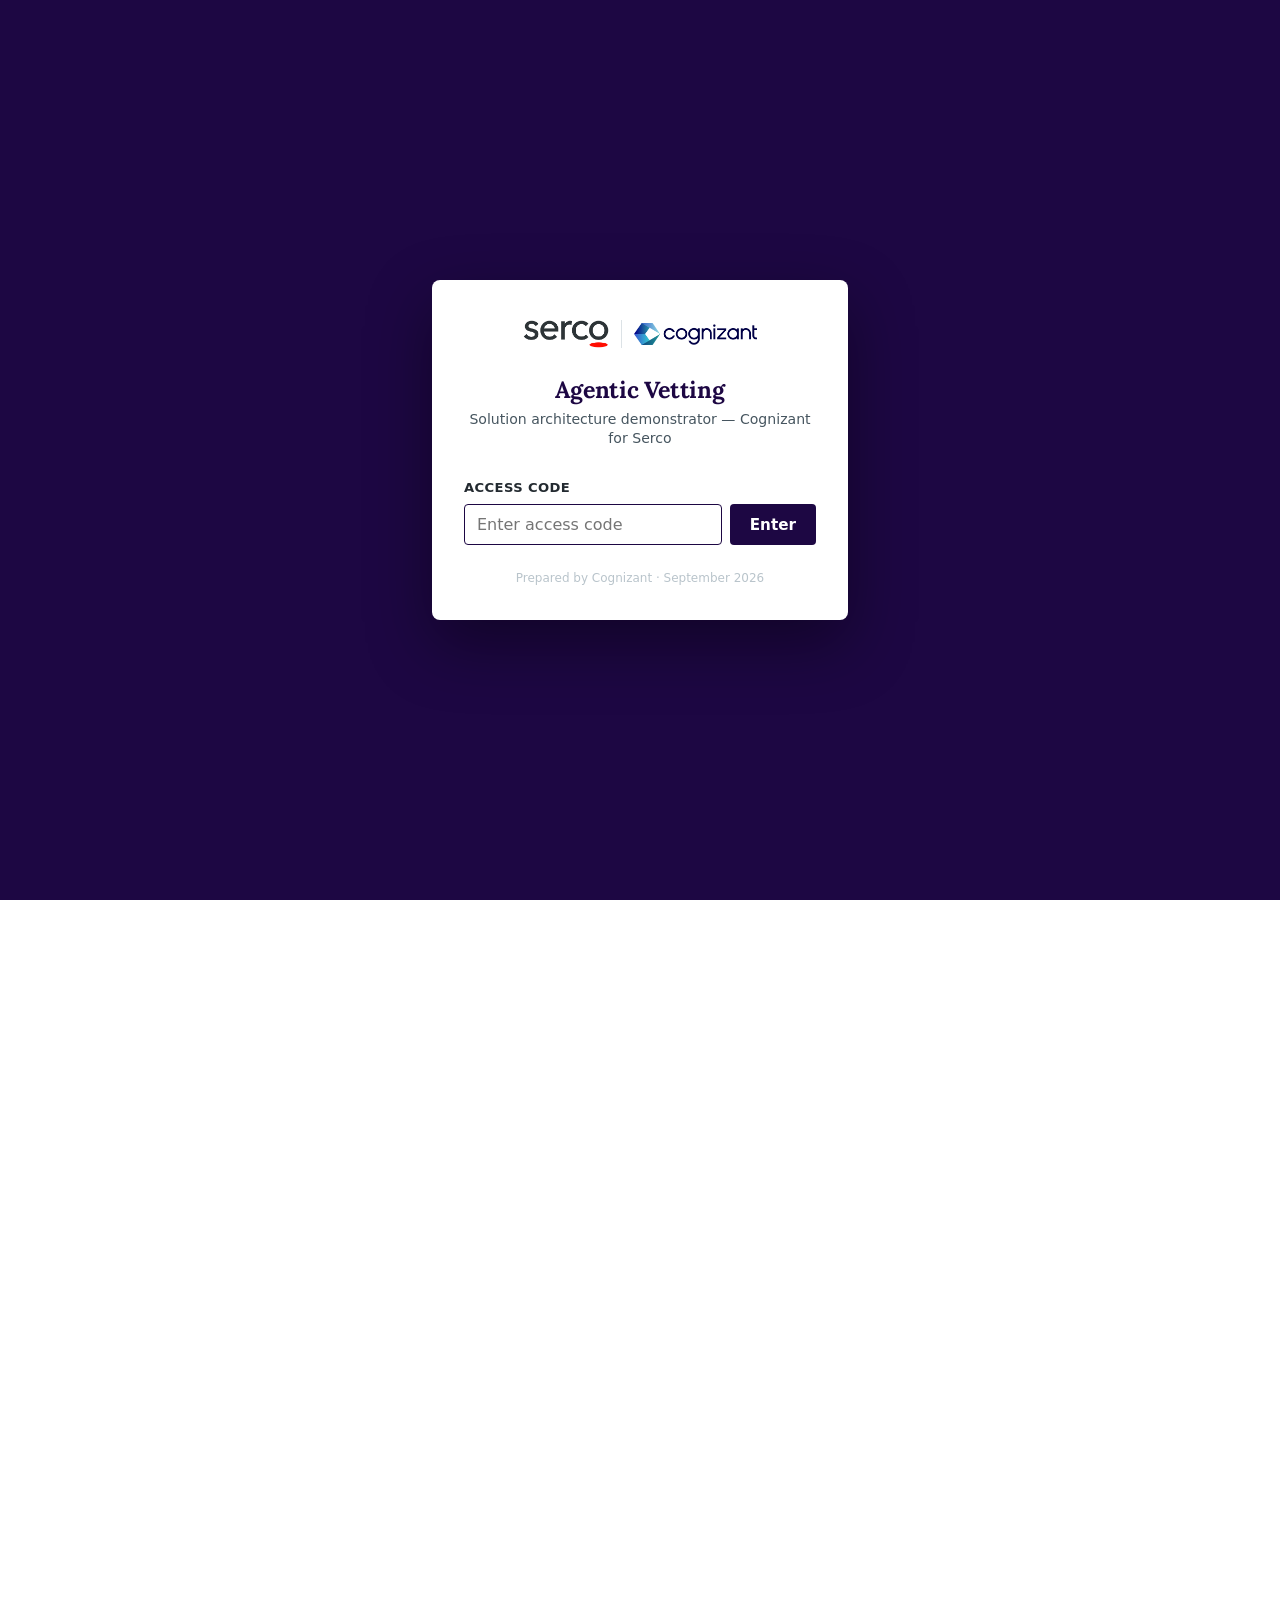
==== commit 9faf1e84: "Add password gate to all pages Full-screen overlay on every page; correct passphrase unlocks the ses" ====
--- a/index.html
+++ b/index.html
@@ -8,6 +8,7 @@
 <link rel="stylesheet" href="assets/css/serco.css">
 <link rel="stylesheet" href="assets/css/pages.css">
 <link rel="stylesheet" href="assets/css/a11y.css">
+<script src="assets/js/gate.js"></script>
 </head>
 <body>
 <a class="skip" href="#main">Skip to content</a>
